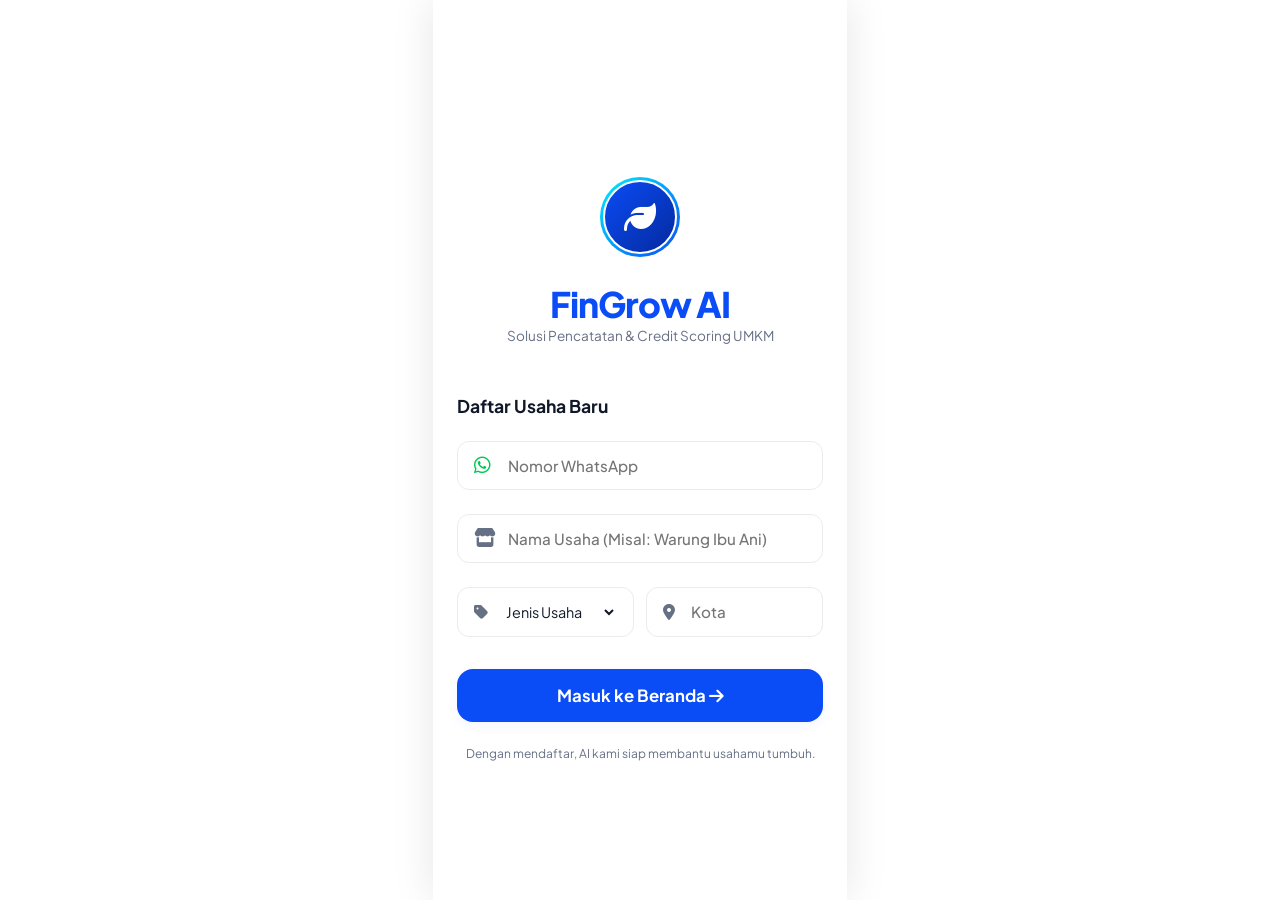
==== pt3/index.html @ 368d422d "first commit" ====
<!DOCTYPE html>
<html lang="id">
<head>
    <meta charset="UTF-8">
    <meta name="viewport" content="width=device-width, initial-scale=1.0">
    <title>FinGrow AI - Registrasi UMKM</title>
    <link href="https://fonts.googleapis.com/css2?family=Plus+Jakarta+Sans:wght@400;500;600;700;800&display=swap" rel="stylesheet">
    <link rel="stylesheet" href="https://cdnjs.cloudflare.com/ajax/libs/font-awesome/6.4.0/css/all.min.css">
    <link rel="stylesheet" href="css/style.css">
</head>
<body style="background: var(--surface-main);">
    <div class="app-container" style="background: var(--surface-main); display: flex; flex-direction: column; justify-content: center; padding: 24px;">
        
        <div class="text-center mb-4" style="margin-top: 40px;">
            <div class="avatar-glow mx-auto mb-3" style="width: 80px; height: 80px;">
                <div class="avatar bg-gradient" style="width: 100%; height: 100%; font-size: 2rem;"><i class="fa-solid fa-leaf"></i></div>
            </div>
            <h1 class="text-giant text-primary" style="font-size: 2.2rem; letter-spacing: -1px;">FinGrow AI</h1>
            <p class="text-muted text-sm mt-1">Solusi Pencatatan & Credit Scoring UMKM</p>
        </div>

        <form id="form-register" class="mt-2">
            <h3 class="font-bold text-md mb-3">Daftar Usaha Baru</h3>
            
            <div class="input-box mb-3 p-0" style="border-radius: 12px; overflow: hidden;">
                <div class="flex-align" style="padding: 14px 16px;">
                    <i class="fa-brands fa-whatsapp text-success" style="font-size: 1.2rem; width: 24px;"></i>
                    <input type="tel" id="reg-wa" placeholder="Nomor WhatsApp" required style="font-size: 0.95rem; width: 100%; border: none; outline: none;">
                </div>
            </div>

            <div class="input-box mb-3 p-0" style="border-radius: 12px; overflow: hidden;">
                <div class="flex-align" style="padding: 14px 16px;">
                    <i class="fa-solid fa-store text-muted" style="font-size: 1.2rem; width: 24px;"></i>
                    <input type="text" id="reg-nama" placeholder="Nama Usaha (Misal: Warung Ibu Ani)" required style="font-size: 0.95rem; width: 100%; border: none; outline: none;">
                </div>
            </div>

            <div class="flex-gap mb-4">
                <div class="input-box flex-1 p-0" style="border-radius: 12px; overflow: hidden;">
                    <div class="flex-align" style="padding: 14px 16px;">
                        <i class="fa-solid fa-tag text-muted" style="width: 20px;"></i>
                        <select id="reg-jenis" required style="width: 100%; border: none; outline: none; background: transparent; font-family: inherit; font-size: 0.9rem; color: var(--text-primary);">
                            <option value="" disabled selected>Jenis Usaha</option>
                            <option value="Kelontong/Sembako">Sembako</option>
                            <option value="Kuliner/Makanan">Kuliner</option>
                            <option value="Jasa">Jasa</option>
                        </select>
                    </div>
                </div>
                <div class="input-box flex-1 p-0" style="border-radius: 12px; overflow: hidden;">
                    <div class="flex-align" style="padding: 14px 16px;">
                        <i class="fa-solid fa-location-dot text-muted" style="width: 20px;"></i>
                        <input type="text" id="reg-lokasi" placeholder="Kota" required style="font-size: 0.95rem; width: 100%; border: none; outline: none;">
                    </div>
                </div>
            </div>

            <button type="submit" class="btn-massive ripple mt-2">
                Masuk ke Beranda <i class="fa-solid fa-arrow-right ml-2"></i>
            </button>
            <p class="text-center text-xs text-muted mt-3">Dengan mendaftar, AI kami siap membantu usahamu tumbuh.</p>
        </form>

    </div>

    <script>
        document.getElementById('form-register').addEventListener('submit', function(e) {
            e.preventDefault();
            
            const btn = this.querySelector('button');
            const originalText = btn.innerHTML;
            btn.innerHTML = '<i class="fa-solid fa-circle-notch fa-spin"></i> Menyiapkan AI...';
            btn.style.opacity = '0.8';

            // Ambil data input
            const namaUsaha = document.getElementById('reg-nama').value;
            const jenisUsaha = document.getElementById('reg-jenis').value;
            const lokasi = document.getElementById('reg-lokasi').value;

            // Simpan ke Local Storage (Simulasi Database)
            const userData = {
                nama: namaUsaha,
                jenis: jenisUsaha,
                lokasi: lokasi,
                // Beri modal awal untuk simulasi presentasi
                totalSaldo: 0, 
                jumlahTrx: 0,
                riwayat: [],
                daysActive: 1, // Hari pertama
                targetQris: 60
            };
            
            localStorage.setItem('fingrow_data', JSON.stringify(userData));

            // Redirect ke Beranda (Langkah 2)
            setTimeout(() => {
                window.location.href = "beranda.html";
            }, 1000);
        });
    </script>
</body>
</html>
---- pt3/css/style.css ----
:root {
    --brand-blue: #0A4CF6; --brand-blue-dark: #05299E; --brand-light: #EBF1FF;
    --success: #00C853; --success-light: #E8FAED; --success-dark: #047857;
    --warning: #FFAB00; --warning-light: #FFF8EA;
    --surface-main: #FFFFFF; --surface-bg: #F5F7FA;
    --text-primary: #101828; --text-secondary: #667085;
    --border-color: #EAECF0;
    --shadow-sm: 0 4px 12px rgba(10, 76, 246, 0.05);
    --shadow-lg: 0 20px 40px -10px rgba(10, 76, 246, 0.15);
    --glass-bg: rgba(255, 255, 255, 0.85); --glass-blur: blur(16px);
}

* { margin: 0; padding: 0; box-sizing: border-box; font-family: 'Plus Jakarta Sans', sans-serif; -webkit-tap-highlight-color: transparent; }
body { background: #E4E8F0; display: flex; justify-content: center; color: var(--text-primary); }

.app-container { width: 100%; max-width: 414px; height: 100vh; background: var(--surface-bg); position: relative; overflow-y: auto; overflow-x: hidden; box-shadow: 0 0 40px rgba(0,0,0,0.1); padding-bottom: 100px; }
.app-container::-webkit-scrollbar { display: none; }

/* Utilities & Typography */
.text-primary { color: var(--brand-blue); } .text-success { color: var(--success); } .text-success-dark { color: var(--success-dark); } .text-warning { color: var(--warning); } .text-muted { color: var(--text-secondary); }
.text-light-50 { color: rgba(255,255,255,0.6); } .text-light-80 { color: rgba(255,255,255,0.9); }
.font-bold { font-weight: 700; } .font-medium { font-weight: 500; }
.text-xs { font-size: 0.75rem; line-height: 1.4; } .text-sm { font-size: 0.85rem; line-height: 1.5; } .text-md { font-size: 1.1rem; } .text-lg { font-size: 1.25rem; } .text-giant { font-size: 3.5rem; font-weight: 800; letter-spacing: -2px; }
.mb-0 { margin-bottom: 0 !important; } .mb-1 { margin-bottom: 8px; } .mb-2 { margin-bottom: 16px; } .mb-3 { margin-bottom: 24px; } .mb-4 { margin-bottom: 32px; }
.mt-2 { margin-top: 16px; } .mt-3 { margin-top: 24px; } .pt-2 { padding-top: 16px; } .pt-4 { padding-top: 32px; } .pb-2 { padding-bottom: 16px; } .pb-4 { padding-bottom: 32px; }
.w-100 { width: 100%; } .mx-auto { margin-left: auto; margin-right: auto; } .d-block { display: block; } .hidden { display: none !important; }
.flex-between { display: flex; justify-content: space-between; align-items: center; } .flex-align { display: flex; align-items: center; gap: 12px; } .flex-gap { display: flex; gap: 12px; } .flex-1 { flex: 1; } .flex-2 { flex: 2; }
.position-relative { position: relative; z-index: 2; } .overflow-hidden { overflow: hidden; }
.bg-brand { background: var(--brand-blue); } .bg-success { background: var(--success); } .bg-warning { background: var(--warning); } .bg-white { background: #fff; } .bg-brand-light { background: var(--brand-light); }
.border-brand { border: 1px solid var(--brand-blue); } .border-bottom { border-bottom: 1px solid var(--border-color); } .border-none { border: none !important; }
.line-clamp-2 { display: -webkit-box; -webkit-line-clamp: 2; -webkit-box-orient: vertical; overflow: hidden; }
.text-center { text-align: center; }

/* Headers & Glassmorphism */
.app-header { padding: 24px 24px 16px; position: sticky; top: 0; z-index: 50; }
.glass-header { background: var(--glass-bg); backdrop-filter: var(--glass-blur); border-bottom: 1px solid rgba(255,255,255,0.5); }
.header-centered { text-align: center; }
.user-info { display: flex; align-items: center; gap: 16px; }
.avatar-glow { padding: 3px; background: linear-gradient(135deg, #00F0FF, var(--brand-blue)); border-radius: 50%; display: inline-block; }
.avatar { width: 42px; height: 42px; border-radius: 50%; border: 2px solid white; display: flex; justify-content: center; align-items: center; color: white; font-weight: bold; font-size: 0.9rem; }
.avatar.massive { width: 64px; height: 64px; font-size: 1.5rem; }
.bg-gradient { background: linear-gradient(135deg, var(--brand-blue), var(--brand-blue-dark)); }
.icon-btn { width: 44px; height: 44px; border-radius: 50%; background: var(--surface-main); border: 1px solid var(--border-color); display: flex; justify-content: center; align-items: center; font-size: 1.2rem; cursor: pointer; position: relative; }
.badge-dot { position: absolute; top: 10px; right: 12px; width: 8px; height: 8px; background: #FF3B30; border-radius: 50%; border: 2px solid white; }

/* Content Cards */
.content-area { padding: 0 24px; }
.card { background: var(--surface-main); border-radius: 24px; padding: 24px; margin-bottom: 16px; box-shadow: var(--shadow-sm); border: 1px solid rgba(0,0,0,0.03); }
.p-0 { padding: 0 !important; }

/* Dashboard Cards */
.premium-card { background: linear-gradient(135deg, var(--brand-blue) 0%, var(--brand-blue-dark) 100%); color: white; position: relative; overflow: hidden; box-shadow: var(--shadow-lg); }
.card-bg-shape { position: absolute; top: -50px; right: -50px; width: 200px; height: 200px; background: radial-gradient(circle, rgba(0,240,255,0.2) 0%, rgba(255,255,255,0) 70%); border-radius: 50%; }
.balance-amount { font-size: 2.5rem; font-weight: 800; letter-spacing: -1px; margin: 12px 0; }
.chip-glass { background: rgba(255,255,255,0.15); backdrop-filter: blur(8px); padding: 4px 12px; border-radius: 20px; font-size: 0.75rem; font-weight: 600; display: inline-flex; align-items: center; gap: 4px; }
.chip-success { background: var(--success-light); color: var(--success); padding: 4px 12px; border-radius: 12px; font-size: 0.75rem; font-weight: 700; display: inline-block; }
.divider-glass { height: 1px; background: rgba(255,255,255,0.2); width: 100%; margin: 16px 0; }
.divider { height: 1px; background: var(--border-color); width: 100%; margin: 16px 0; }
.btn-sm-glass { background: rgba(255,255,255,0.2); color: white; border: none; padding: 8px 16px; border-radius: 12px; font-weight: 600; cursor: pointer; display: flex; align-items: center; gap: 6px; }

/* Rings & Progress */
.score-card { display: flex; align-items: center; gap: 20px; text-decoration: none; color: inherit; }
.score-left { width: 80px; position: relative; }
.circular-chart { display: block; max-width: 100%; }
.circle-bg { fill: none; stroke: var(--brand-light); stroke-width: 3; }
.circle { fill: none; stroke-width: 3; stroke-linecap: round; animation: fillProgress 1.5s ease-out forwards; stroke: var(--brand-blue); }
.score-value { position: absolute; top: 50%; left: 50%; transform: translate(-50%, -50%); font-weight: 800; font-size: 1.2rem; color: var(--brand-blue); }
@keyframes fillProgress { 0% { stroke-dasharray: 0 100; } }
.progress-item { margin-bottom: 16px; }
.progress-bar { width: 100%; height: 8px; background: var(--border-color); border-radius: 4px; overflow: hidden; }
.progress-fill { height: 100%; border-radius: 4px; transition: width 1s ease-in-out; }

/* Insights & Lists */
.custom-list { list-style: none; padding-left: 0; }
.custom-list li { margin-bottom: 12px; display: flex; gap: 8px; align-items: flex-start; color: var(--text-secondary); }
.insight-row { display: flex; gap: 12px; align-items: flex-start; font-size: 0.85rem; margin-bottom: 12px; padding-bottom: 12px; border-bottom: 1px solid var(--border-color); }
.insight-row:last-child { margin-bottom: 0; padding-bottom: 0; border-bottom: none; }

/* Form & Transaksi UI */
.tab-switcher { display: flex; background: var(--surface-main); padding: 0 24px; border-bottom: 1px solid var(--border-color); position: sticky; top: 76px; z-index: 40; }
.tab-btn { flex: 1; padding: 16px 0; background: none; border: none; font-weight: 600; color: var(--text-secondary); font-size: 0.9rem; border-bottom: 2px solid transparent; cursor: pointer; transition: 0.2s; }
.tab-btn.active { color: var(--brand-blue); border-bottom-color: var(--brand-blue); }
.amount-input-wrapper { display: flex; align-items: center; gap: 8px; border-bottom: 2px solid var(--brand-blue); padding-bottom: 8px; }
.currency { font-size: 1.5rem; font-weight: 700; color: var(--text-secondary); }
.input-giant { width: 100%; border: none; background: transparent; font-size: 2.8rem; font-weight: 800; color: var(--text-primary); outline: none; }
.input-box { background: var(--surface-main); border: 1px solid var(--border-color); padding: 14px; border-radius: 12px; transition: 0.2s; }
.input-box:focus-within { border-color: var(--brand-blue); box-shadow: 0 0 0 4px var(--brand-light); }
.input-box input { border: none; outline: none; width: 100%; font-size: 0.9rem; font-weight: 500; }
.segment-control { display: flex; background: #F2F4F7; padding: 4px; border-radius: 16px; }
.segment-btn { flex: 1; text-align: center; padding: 14px; font-weight: 600; font-size: 0.9rem; color: var(--text-secondary); border-radius: 12px; cursor: pointer; transition: 0.3s; }
input[type="radio"]:checked + .segment-btn { background: var(--surface-main); color: var(--brand-blue); box-shadow: 0 2px 8px rgba(0,0,0,0.08); }
.btn-massive { width: 100%; background: var(--brand-blue); color: white; border: none; padding: 16px; border-radius: 16px; font-size: 1.05rem; font-weight: 700; cursor: pointer; box-shadow: var(--shadow-sm); transition: 0.2s; display: block; text-decoration: none; text-align: center; }

/* Menus & Icons */
.trx-list-item { display: flex; align-items: center; gap: 16px; padding: 16px 20px; border-bottom: 1px solid var(--border-color); }
.trx-list-item:last-child { border-bottom: none; }
.trx-icon-box { width: 44px; height: 44px; border-radius: 12px; display: flex; justify-content: center; align-items: center; font-size: 1.2rem; }
.bg-qris { background: var(--brand-light); } .bg-tunai { background: var(--warning-light); }
.trx-info { flex: 1; }
.menu-list-item { display: flex; justify-content: space-between; align-items: center; padding: 20px; border-bottom: 1px solid var(--border-color); cursor: pointer; }
.icon-fixed { width: 24px; text-align: center; font-size: 1.2rem; }
.toggle-btn { width: 44px; height: 24px; background: var(--border-color); border-radius: 20px; position: relative; transition: 0.3s; }
.toggle-btn::after { content: ''; position: absolute; top: 2px; left: 2px; width: 20px; height: 20px; background: white; border-radius: 50%; transition: 0.3s; box-shadow: 0 2px 4px rgba(0,0,0,0.1); }
.toggle-btn.active { background: var(--success); } .toggle-btn.active::after { transform: translateX(20px); }
.wa-integration-card { background: var(--success-light); border: 1px solid #A7F3D0; border-radius: 16px; padding: 16px; display: flex; gap: 16px; align-items: center; text-decoration: none; color: inherit; }
.wa-icon { font-size: 2rem; color: var(--success); }

/* Bottom Nav Fixes */
.glass-nav { position: fixed; bottom: 0; width: 100%; max-width: 414px; background: var(--glass-bg); backdrop-filter: var(--glass-blur); border-top: 1px solid rgba(255,255,255,0.5); display: flex; justify-content: space-around; padding: 12px 0 24px; z-index: 100; box-shadow: 0 -10px 20px rgba(0,0,0,0.03); }
.nav-item { display: flex; flex-direction: column; align-items: center; gap: 4px; color: #98A2B3; text-decoration: none; width: 60px; position: relative; z-index: 2; transition: color 0.3s; }
.nav-item i { font-size: 1.3rem; transition: 0.3s; }
.nav-item span { font-size: 0.7rem; font-weight: 600; }
.nav-item.active { color: var(--brand-blue); }
.nav-item.active i { transform: translateY(-4px); }
.nav-indicator { position: absolute; top: 0; width: 36px; height: 4px; background: var(--brand-blue); border-radius: 0 0 4px 4px; transition: transform 0.4s cubic-bezier(0.34, 1.56, 0.64, 1); left: 0; z-index: 1; }

.ripple { position: relative; overflow: hidden; }
.ripple-span { position: absolute; border-radius: 50%; transform: scale(0); animation: ripple-anim 0.6s linear; background: rgba(0,0,0,0.1); }
.premium-card .ripple-span, .btn-massive .ripple-span { background: rgba(255,255,255,0.3); }
@keyframes ripple-anim { to { transform: scale(4); opacity: 0; } }

.chart-container { position: relative; height: 200px; width: 100%; }
.minimal-select { border: none; background: #F2F4F7; padding: 6px 12px; border-radius: 20px; font-size: 0.8rem; font-weight: 600; outline: none; }

/* Update style.css */

.badge-dot {
    position: absolute;
    top: 10px;
    right: 10px;
    width: 8px;
    height: 8px;
    background: #FF3B30;
    border: 2px solid white;
    border-radius: 50%;
}

.insight-grid {
    display: grid;
    grid-template-columns: 1fr 1fr;
    gap: 12px;
    margin-bottom: 24px;
}

.insight-mini-card {
    padding: 16px !important;
    margin-bottom: 0 !important;
}

.quick-action-grid {
    display: grid;
    grid-template-columns: repeat(4, 1fr);
    gap: 10px;
}

.action-item {
    text-decoration: none;
    display: flex;
    flex-direction: column;
    align-items: center;
    gap: 8px;
}

.action-icon {
    width: 50px;
    height: 50px;
    border-radius: 16px;
    display: flex;
    justify-content: center;
    align-items: center;
    font-size: 1.2rem;
    box-shadow: var(--shadow-sm);
    transition: 0.3s;
}

.action-item span {
    font-size: 0.7rem;
    font-weight: 700;
    color: var(--text-secondary);
}

.action-item:active .action-icon {
    transform: scale(0.9);
}

.line-clamp-2 {
    display: -webkit-box;
    -webkit-line-clamp: 2;
    -webkit-box-orient: vertical;
    overflow: hidden;
}

/* Update style.css */

.insight-grid-complex {
    display: grid;
    grid-template-columns: 1fr 1fr;
    gap: 12px;
}

.insight-card-premium {
    padding: 20px !important;
}

.icon-circle {
    width: 36px;
    height: 36px;
    border-radius: 10px;
    display: flex;
    justify-content: center;
    align-items: center;
    font-size: 1rem;
}

.ai-pulse-icon {
    width: 32px;
    height: 32px;
    background: var(--brand-blue);
    color: white;
    border-radius: 50%;
    display: flex;
    justify-content: center;
    align-items: center;
    box-shadow: 0 0 10px rgba(10, 76, 246, 0.4);
    animation: pulse-ai 2s infinite;
}

@keyframes pulse-ai {
    0% { box-shadow: 0 0 0 0 rgba(10, 76, 246, 0.4); }
    70% { box-shadow: 0 0 0 10px rgba(10, 76, 246, 0); }
    100% { box-shadow: 0 0 0 0 rgba(10, 76, 246, 0); }
}

.recommendation-list {
    display: flex;
    flex-direction: column;
    gap: 16px;
}

.rec-item {
    display: flex;
    gap: 12px;
}

.rec-status-dot {
    width: 8px;
    height: 8px;
    border-radius: 50%;
    margin-top: 6px;
    flex-shrink: 0;
}

.product-item-complex {
    display: flex;
    align-items: center;
    gap: 16px;
    padding: 16px 20px;
    border-bottom: 1px solid var(--border-color);
}

.prod-rank {
    font-size: 1.2rem;
    font-weight: 800;
    color: var(--border-color);
}

.prod-info {
    flex: 1;
}

.wa-floating-card {
    background: #E8F9EE;
    border: 1px solid #A7F3D0;
    padding: 16px 20px;
    border-radius: 20px;
    display: flex;
    align-items: center;
    gap: 16px;
    cursor: pointer;
    transition: 0.3s;
}

.wa-icon-glow {
    font-size: 1.8rem;
    color: #25D366;
    filter: drop-shadow(0 0 5px rgba(37, 211, 102, 0.4));
}

.wa-text {
    flex: 1;
}
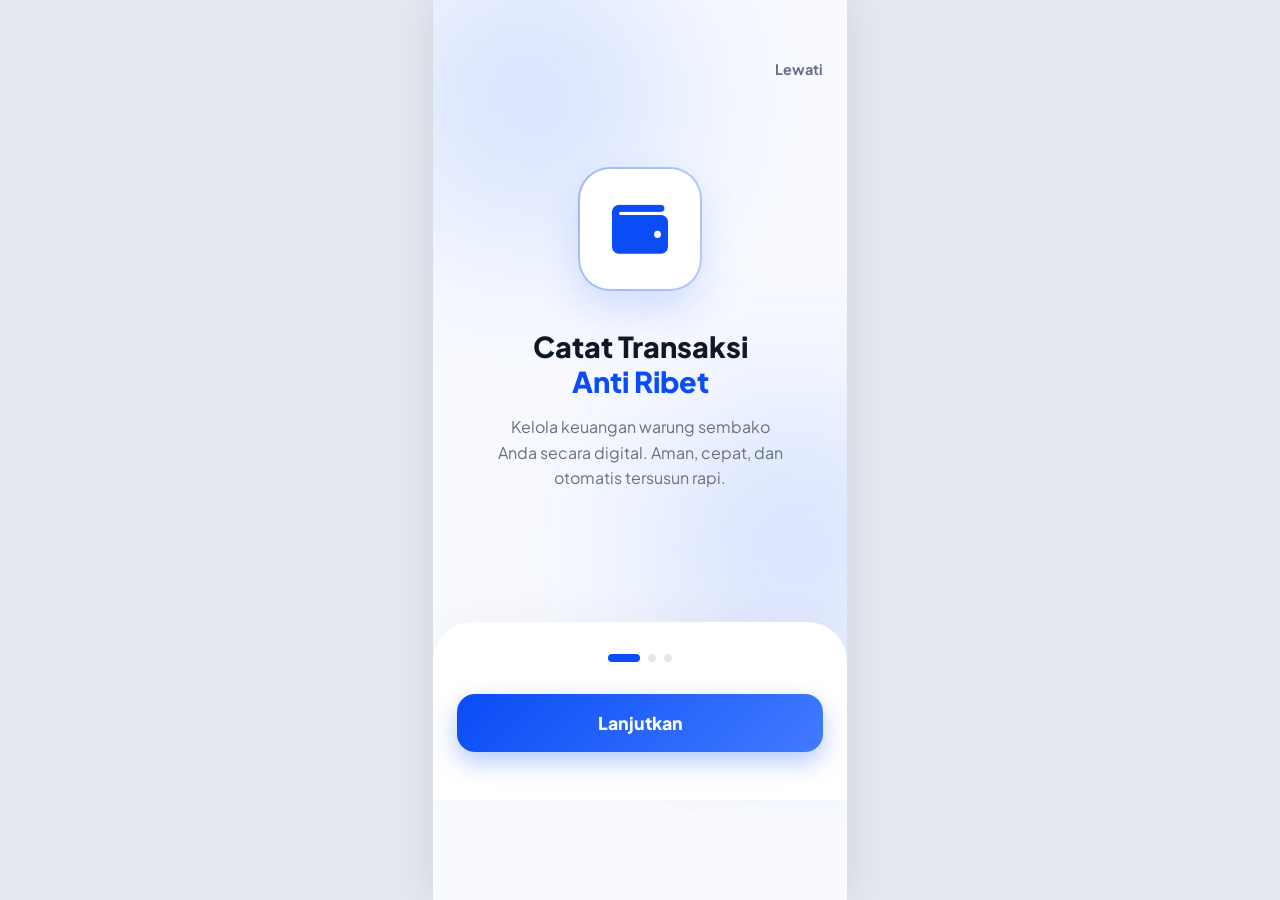
==== commit ac9db2da: "landing & otp" ====
--- a/pt3/index.html
+++ b/pt3/index.html
@@ -3,101 +3,270 @@
 <head>
     <meta charset="UTF-8">
     <meta name="viewport" content="width=device-width, initial-scale=1.0">
-    <title>FinGrow AI - Registrasi UMKM</title>
+    <title>Selamat Datang di FinGrow AI</title>
     <link href="https://fonts.googleapis.com/css2?family=Plus+Jakarta+Sans:wght@400;500;600;700;800&display=swap" rel="stylesheet">
     <link rel="stylesheet" href="https://cdnjs.cloudflare.com/ajax/libs/font-awesome/6.4.0/css/all.min.css">
     <link rel="stylesheet" href="css/style.css">
+    <style>
+        :root {
+            --primary-gradient: linear-gradient(135deg, #0A4CF6 0%, #417BFF 100%);
+            --accent-green: #12B76A;
+        }
+
+        .onboarding-wrapper {
+            height: 100vh;
+            background: #f8faff;
+            display: flex;
+            flex-direction: column;
+            position: relative;
+            overflow: hidden;
+        }
+
+        /* Elemen Dekoratif Background */
+        .bg-blob {
+            position: absolute;
+            width: 300px;
+            height: 300px;
+            background: var(--primary-gradient);
+            filter: blur(80px);
+            opacity: 0.15;
+            border-radius: 50%;
+            z-index: 0;
+        }
+
+        /* Konten Utama */
+        .step-container {
+            flex: 1;
+            display: flex;
+            flex-direction: column;
+            justify-content: center;
+            align-items: center;
+            padding: 40px 24px;
+            z-index: 10;
+            text-align: center;
+        }
+
+        .step-content {
+            display: none;
+            animation: fadeInScale 0.6s cubic-bezier(0.175, 0.885, 0.32, 1.275) forwards;
+        }
+
+        .step-content.active { display: block; }
+
+        @keyframes fadeInScale {
+            from { opacity: 0; transform: scale(0.9) translateY(20px); }
+            to { opacity: 1; transform: scale(1) translateY(0); }
+        }
+
+        /* Ilustrasi & Ikon */
+        .icon-box {
+            width: 120px;
+            height: 120px;
+            background: white;
+            border-radius: 30px;
+            display: flex;
+            justify-content: center;
+            align-items: center;
+            font-size: 3.5rem;
+            color: #0A4CF6;
+            margin: 0 auto 40px;
+            box-shadow: 0 20px 40px rgba(10, 76, 246, 0.15);
+            position: relative;
+        }
+
+        .icon-box::after {
+            content: '';
+            position: absolute;
+            inset: -2px;
+            background: var(--primary-gradient);
+            border-radius: 32px;
+            z-index: -1;
+            opacity: 0.3;
+        }
+
+        /* Tipografi */
+        .step-title {
+            font-size: 1.8rem;
+            font-weight: 800;
+            color: #101828;
+            line-height: 1.2;
+            margin-bottom: 16px;
+        }
+
+        .step-desc {
+            font-size: 1rem;
+            color: #667085;
+            line-height: 1.6;
+            max-width: 300px;
+            margin: 0 auto;
+        }
+
+        /* Footer Navigasi */
+        .onboarding-footer {
+            padding: 32px 24px 48px;
+            background: white;
+            border-radius: 40px 40px 0 0;
+            box-shadow: 0 -10px 40px rgba(0,0,0,0.03);
+            z-index: 20;
+        }
+
+        .dots-container {
+            display: flex;
+            justify-content: center;
+            gap: 8px;
+            margin-bottom: 32px;
+        }
+
+        .dot {
+            width: 8px;
+            height: 8px;
+            border-radius: 4px;
+            background: #E4E7EC;
+            transition: all 0.4s ease;
+        }
+
+        .dot.active {
+            width: 32px;
+            background: #0A4CF6;
+        }
+
+        .nav-actions {
+            display: flex;
+            gap: 12px;
+        }
+
+        .btn-main {
+            flex: 2;
+            padding: 18px;
+            background: var(--primary-gradient);
+            color: white;
+            border: none;
+            border-radius: 18px;
+            font-weight: 800;
+            font-size: 1.1rem;
+            cursor: pointer;
+            box-shadow: 0 10px 25px rgba(10, 76, 246, 0.3);
+            transition: all 0.3s ease;
+        }
+
+        .btn-main:active { transform: scale(0.96); }
+
+        .btn-secondary {
+            flex: 1;
+            padding: 18px;
+            background: #F2F4F7;
+            color: #667085;
+            border: none;
+            border-radius: 18px;
+            font-weight: 700;
+            cursor: pointer;
+        }
+
+        .skip-text {
+            position: absolute;
+            top: 60px;
+            right: 24px;
+            color: #667085;
+            font-weight: 700;
+            text-decoration: none;
+            z-index: 30;
+            font-size: 0.9rem;
+        }
+    </style>
 </head>
-<body style="background: var(--surface-main);">
-    <div class="app-container" style="background: var(--surface-main); display: flex; flex-direction: column; justify-content: center; padding: 24px;">
-        
-        <div class="text-center mb-4" style="margin-top: 40px;">
-            <div class="avatar-glow mx-auto mb-3" style="width: 80px; height: 80px;">
-                <div class="avatar bg-gradient" style="width: 100%; height: 100%; font-size: 2rem;"><i class="fa-solid fa-leaf"></i></div>
-            </div>
-            <h1 class="text-giant text-primary" style="font-size: 2.2rem; letter-spacing: -1px;">FinGrow AI</h1>
-            <p class="text-muted text-sm mt-1">Solusi Pencatatan & Credit Scoring UMKM</p>
+<body>
+    <div class="app-container onboarding-wrapper">
+        <div class="bg-blob" style="top: -50px; left: -50px;"></div>
+        <div class="bg-blob" style="bottom: 200px; right: -100px;"></div>
+
+        <a href="indexx.html" class="skip-text" id="skip-link">Lewati</a>
+
+        <div class="step-container" style="margin-top: 2.5cm;">
+            <div class="step-content active" id="step-1">
+                <div class="icon-box">
+                    <i class="fa-solid fa-wallet"></i>
+                </div>
+                <h2 class="step-title">Catat Transaksi <br><span style="color: #0A4CF6;">Anti Ribet</span></h2>
+                <p class="step-desc" style="margin-bottom: 1.5cm;">Kelola keuangan warung sembako Anda secara digital. Aman, cepat, dan otomatis tersusun rapi.</p>
+            </div>
+
+            <div class="step-content" id="step-2">
+                <div class="icon-box" style="color: #12B76A;">
+                    <i class="fa-solid fa-shield-halved"></i>
+                </div>
+                <h2 class="step-title">Bangun Skor <br><span style="color: #12B76A;">Kredit Digital</span></h2>
+                <p class="step-desc" style="margin-bottom: 1.5cm;">Setiap catatan transaksi Anda dianalisis oleh AI untuk meningkatkan peluang mendapatkan modal usaha.</p>
+            </div>
+
+            <div class="step-content" id="step-3">
+                <div class="icon-box" style="color: #F79009;">
+                    <i class="fa-solid fa-rocket"></i>
+                </div>
+                <h2 class="step-title">Akses Modal <br><span style="color: #F79009;">Naik Kelas</span></h2>
+                <p class="step-desc" style="margin-bottom: 1.5cm;">Ajukan pembiayaan KUR langsung dari aplikasi berdasarkan kesehatan keuangan usaha Anda.</p>
+            </div>
         </div>
 
-        <form id="form-register" class="mt-2">
-            <h3 class="font-bold text-md mb-3">Daftar Usaha Baru</h3>
+        <div class="onboarding-footer">
+            <div class="dots-container">
+                <div class="dot active" id="dot-1"></div>
+                <div class="dot" id="dot-2"></div>
+                <div class="dot" id="dot-3"></div>
+            </div>
+
+            <div class="nav-actions">
+                <button class="btn-secondary" id="back-btn" onclick="prevStep()" style="display: none;">Kembali</button>
+                <button class="btn-main" id="next-btn" onclick="nextStep()">Lanjutkan</button>
+            </div>
+        </div>
+    </div>
+
+    <script>
+        let currentStep = 1;
+        const totalSteps = 3;
+
+        function updateUI() {
+            // Update Screens
+            document.querySelectorAll('.step-content').forEach((el, idx) => {
+                el.classList.toggle('active', (idx + 1) === currentStep);
+            });
+
+            // Update Dots
+            document.querySelectorAll('.dot').forEach((el, idx) => {
+                el.classList.toggle('active', (idx + 1) === currentStep);
+            });
+
+            // Update Buttons
+            const backBtn = document.getElementById('back-btn');
+            const nextBtn = document.getElementById('next-btn');
+            const skipLink = document.getElementById('skip-link');
+
+            backBtn.style.display = (currentStep === 1) ? 'none' : 'block';
             
-            <div class="input-box mb-3 p-0" style="border-radius: 12px; overflow: hidden;">
-                <div class="flex-align" style="padding: 14px 16px;">
-                    <i class="fa-brands fa-whatsapp text-success" style="font-size: 1.2rem; width: 24px;"></i>
-                    <input type="tel" id="reg-wa" placeholder="Nomor WhatsApp" required style="font-size: 0.95rem; width: 100%; border: none; outline: none;">
-                </div>
-            </div>
-
-            <div class="input-box mb-3 p-0" style="border-radius: 12px; overflow: hidden;">
-                <div class="flex-align" style="padding: 14px 16px;">
-                    <i class="fa-solid fa-store text-muted" style="font-size: 1.2rem; width: 24px;"></i>
-                    <input type="text" id="reg-nama" placeholder="Nama Usaha (Misal: Warung Ibu Ani)" required style="font-size: 0.95rem; width: 100%; border: none; outline: none;">
-                </div>
-            </div>
-
-            <div class="flex-gap mb-4">
-                <div class="input-box flex-1 p-0" style="border-radius: 12px; overflow: hidden;">
-                    <div class="flex-align" style="padding: 14px 16px;">
-                        <i class="fa-solid fa-tag text-muted" style="width: 20px;"></i>
-                        <select id="reg-jenis" required style="width: 100%; border: none; outline: none; background: transparent; font-family: inherit; font-size: 0.9rem; color: var(--text-primary);">
-                            <option value="" disabled selected>Jenis Usaha</option>
-                            <option value="Kelontong/Sembako">Sembako</option>
-                            <option value="Kuliner/Makanan">Kuliner</option>
-                            <option value="Jasa">Jasa</option>
-                        </select>
-                    </div>
-                </div>
-                <div class="input-box flex-1 p-0" style="border-radius: 12px; overflow: hidden;">
-                    <div class="flex-align" style="padding: 14px 16px;">
-                        <i class="fa-solid fa-location-dot text-muted" style="width: 20px;"></i>
-                        <input type="text" id="reg-lokasi" placeholder="Kota" required style="font-size: 0.95rem; width: 100%; border: none; outline: none;">
-                    </div>
-                </div>
-            </div>
-
-            <button type="submit" class="btn-massive ripple mt-2">
-                Masuk ke Beranda <i class="fa-solid fa-arrow-right ml-2"></i>
-            </button>
-            <p class="text-center text-xs text-muted mt-3">Dengan mendaftar, AI kami siap membantu usahamu tumbuh.</p>
-        </form>
-
-    </div>
-
-    <script>
-        document.getElementById('form-register').addEventListener('submit', function(e) {
-            e.preventDefault();
-            
-            const btn = this.querySelector('button');
-            const originalText = btn.innerHTML;
-            btn.innerHTML = '<i class="fa-solid fa-circle-notch fa-spin"></i> Menyiapkan AI...';
-            btn.style.opacity = '0.8';
-
-            // Ambil data input
-            const namaUsaha = document.getElementById('reg-nama').value;
-            const jenisUsaha = document.getElementById('reg-jenis').value;
-            const lokasi = document.getElementById('reg-lokasi').value;
-
-            // Simpan ke Local Storage (Simulasi Database)
-            const userData = {
-                nama: namaUsaha,
-                jenis: jenisUsaha,
-                lokasi: lokasi,
-                // Beri modal awal untuk simulasi presentasi
-                totalSaldo: 0, 
-                jumlahTrx: 0,
-                riwayat: [],
-                daysActive: 1, // Hari pertama
-                targetQris: 60
-            };
-            
-            localStorage.setItem('fingrow_data', JSON.stringify(userData));
-
-            // Redirect ke Beranda (Langkah 2)
-            setTimeout(() => {
-                window.location.href = "beranda.html";
-            }, 1000);
-        });
+            if (currentStep === totalSteps) {
+                nextBtn.innerText = 'Daftar Sekarang';
+                skipLink.style.display = 'none';
+            } else {
+                nextBtn.innerText = 'Lanjutkan';
+                skipLink.style.display = 'block';
+            }
+        }
+
+        function nextStep() {
+            if (currentStep < totalSteps) {
+                currentStep++;
+                updateUI();
+            } else {
+                window.location.href = 'indexx.html';
+            }
+        }
+
+        function prevStep() {
+            if (currentStep > 1) {
+                currentStep--;
+                updateUI();
+            }
+        }
     </script>
 </body>
 </html>
--- a/pt3/css/style.css
+++ b/pt3/css/style.css
@@ -28,7 +28,7 @@
 .position-relative { position: relative; z-index: 2; } .overflow-hidden { overflow: hidden; }
 .bg-brand { background: var(--brand-blue); } .bg-success { background: var(--success); } .bg-warning { background: var(--warning); } .bg-white { background: #fff; } .bg-brand-light { background: var(--brand-light); }
 .border-brand { border: 1px solid var(--brand-blue); } .border-bottom { border-bottom: 1px solid var(--border-color); } .border-none { border: none !important; }
-.line-clamp-2 { display: -webkit-box; -webkit-line-clamp: 2; -webkit-box-orient: vertical; overflow: hidden; }
+.line-clamp-2 { display: -webkit-box; -webkit-line-clamp: 2; line-clamp: 2; -webkit-box-orient: vertical; overflow: hidden; }
 .text-center { text-align: center; }
 
 /* Headers & Glassmorphism */
@@ -64,7 +64,7 @@
 .circular-chart { display: block; max-width: 100%; }
 .circle-bg { fill: none; stroke: var(--brand-light); stroke-width: 3; }
 .circle { fill: none; stroke-width: 3; stroke-linecap: round; animation: fillProgress 1.5s ease-out forwards; stroke: var(--brand-blue); }
-.score-value { position: absolute; top: 50%; left: 50%; transform: translate(-50%, -50%); font-weight: 800; font-size: 1.2rem; color: var(--brand-blue); }
+.score-value { position: absolute; top: 50%; left: 50%; transform: translate(-50%, -50%); font-weight: 800; font-size: rem; color: var(--brand-blue); }
 @keyframes fillProgress { 0% { stroke-dasharray: 0 100; } }
 .progress-item { margin-bottom: 16px; }
 .progress-bar { width: 100%; height: 8px; background: var(--border-color); border-radius: 4px; overflow: hidden; }
@@ -186,6 +186,7 @@
 .line-clamp-2 {
     display: -webkit-box;
     -webkit-line-clamp: 2;
+    line-clamp: 2;
     -webkit-box-orient: vertical;
     overflow: hidden;
 }
